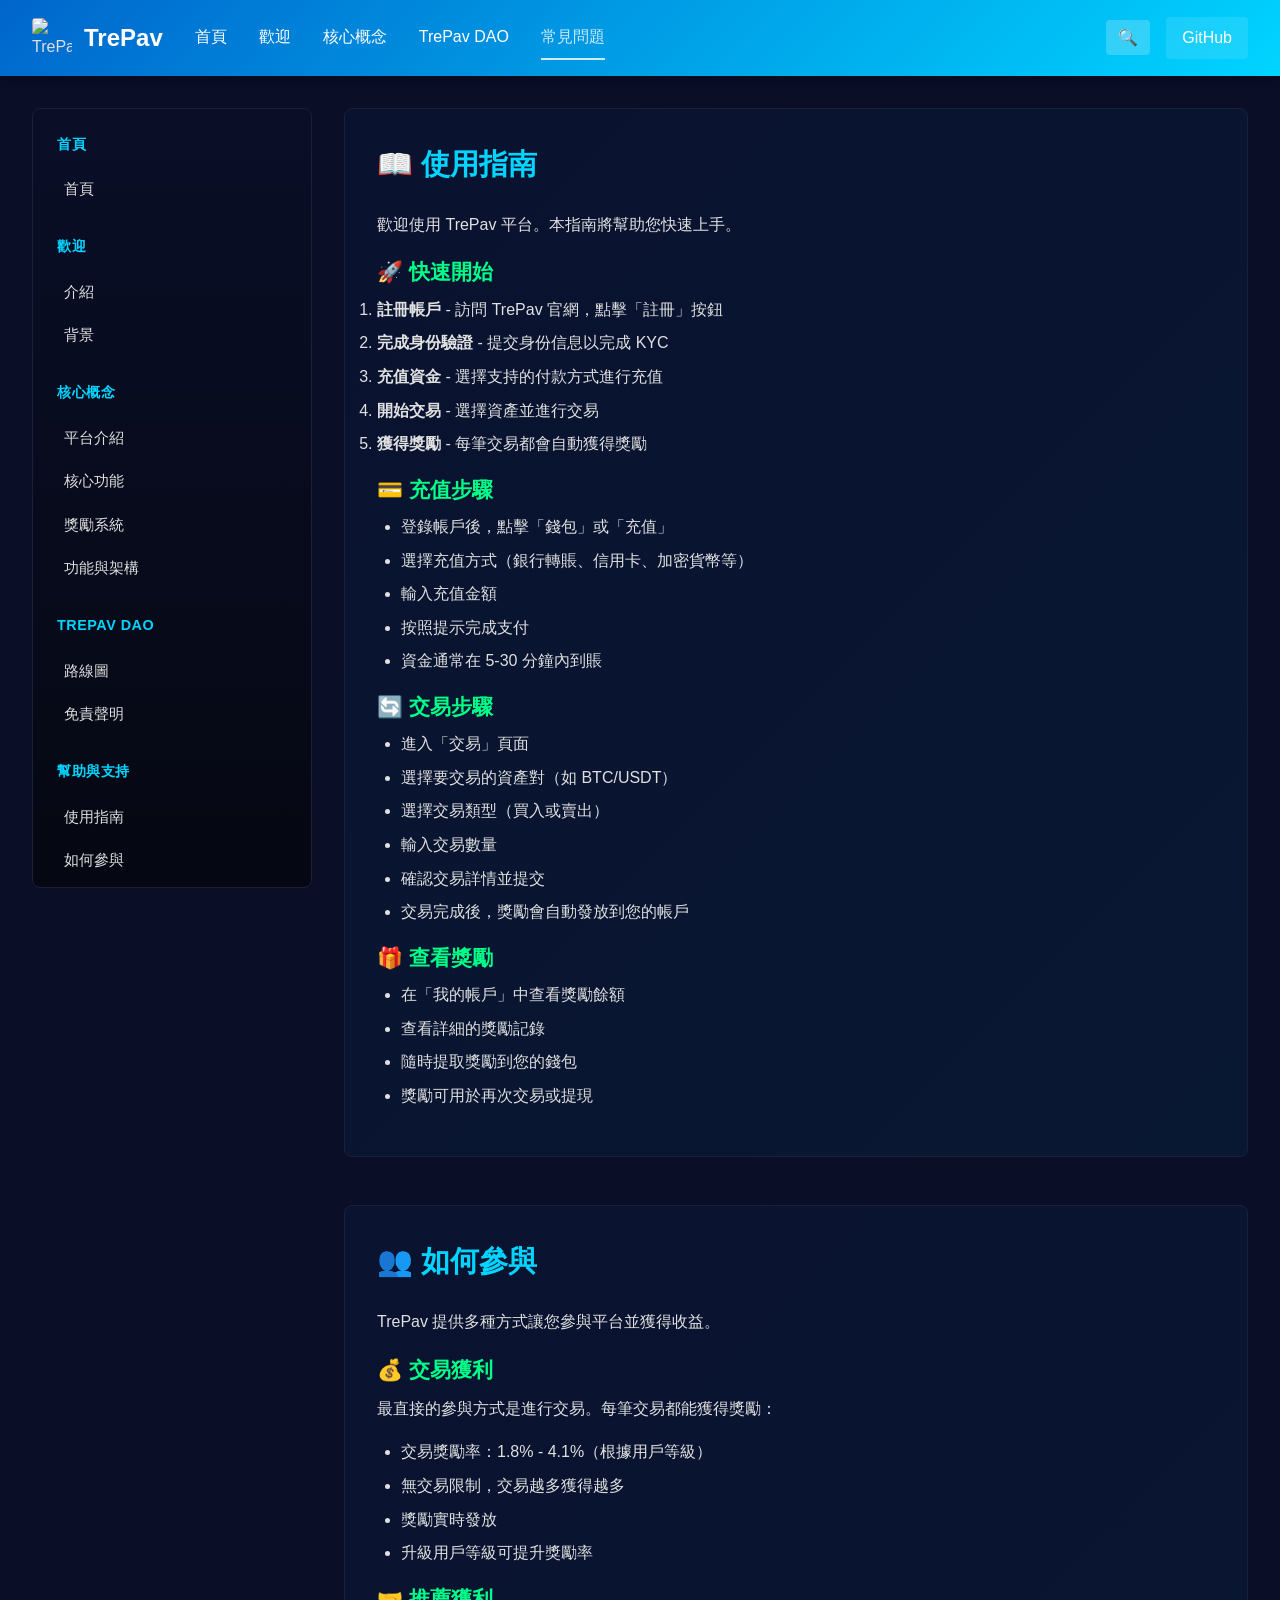
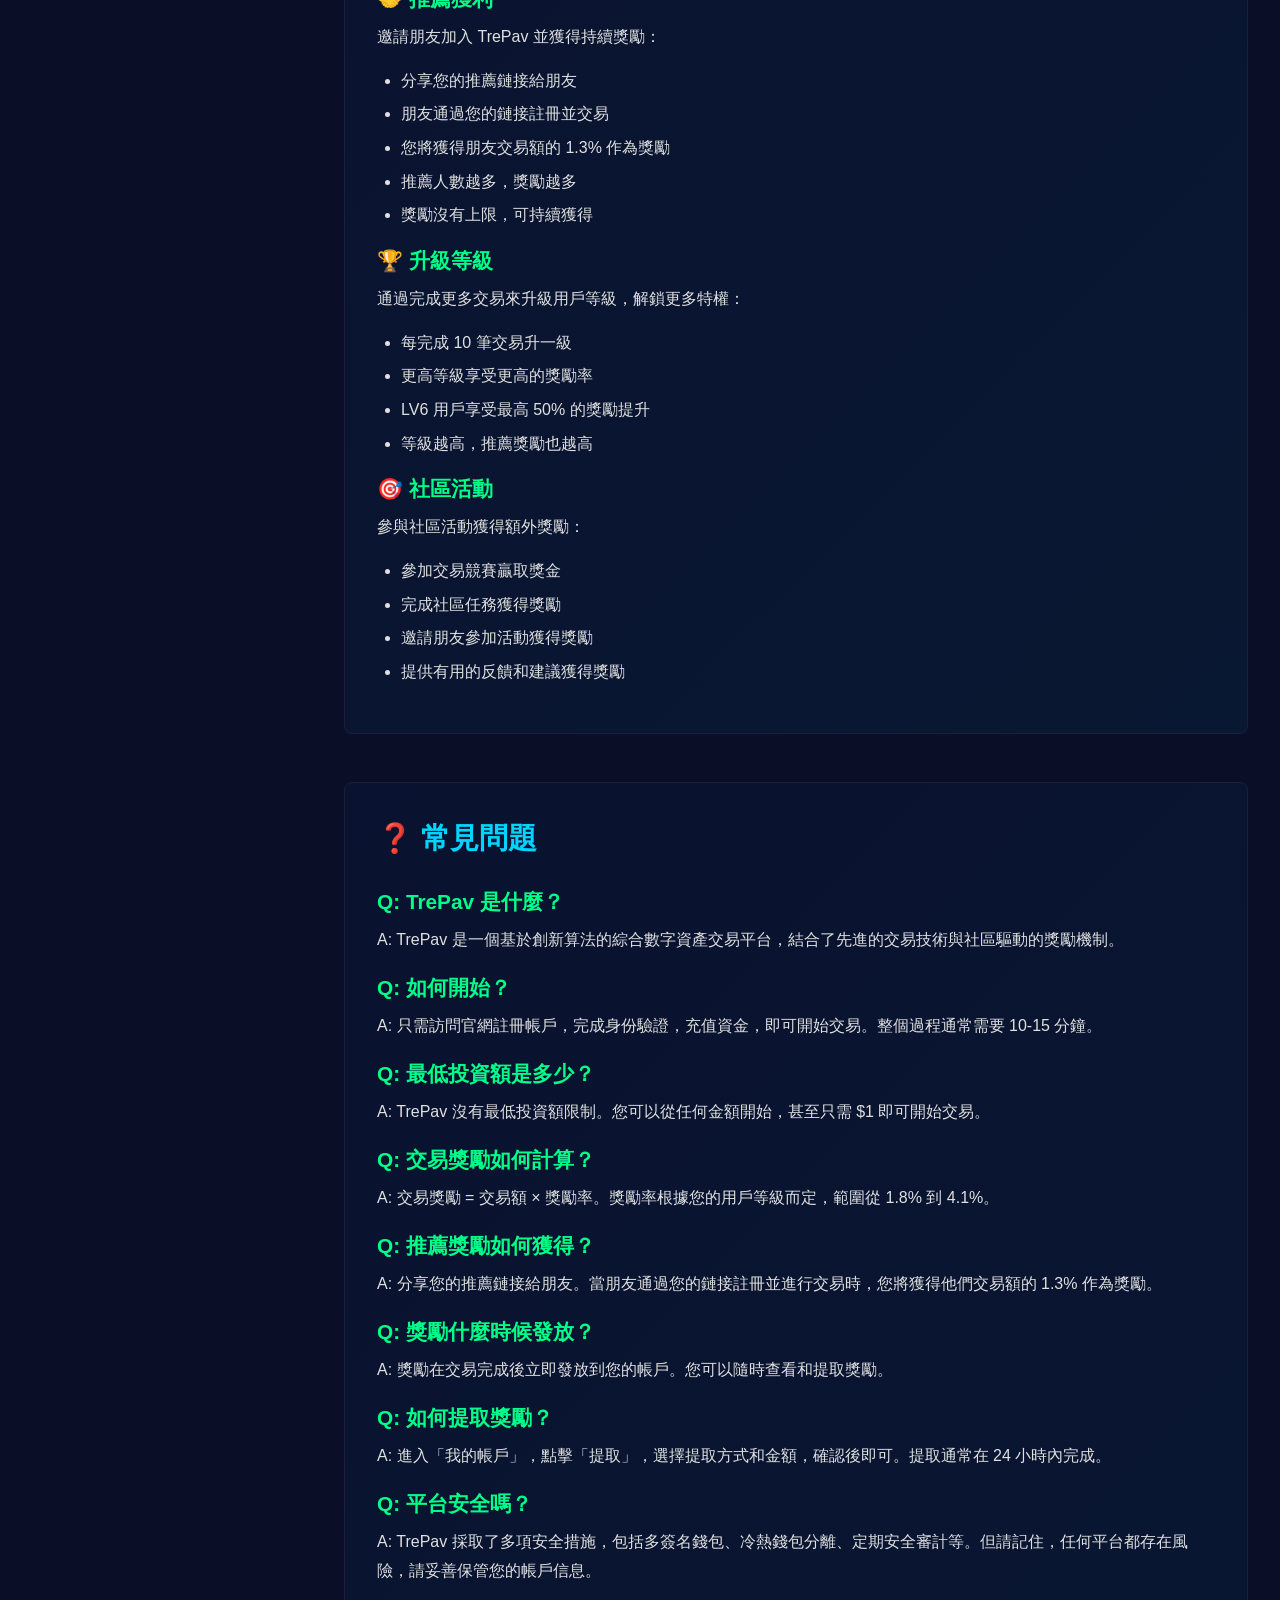
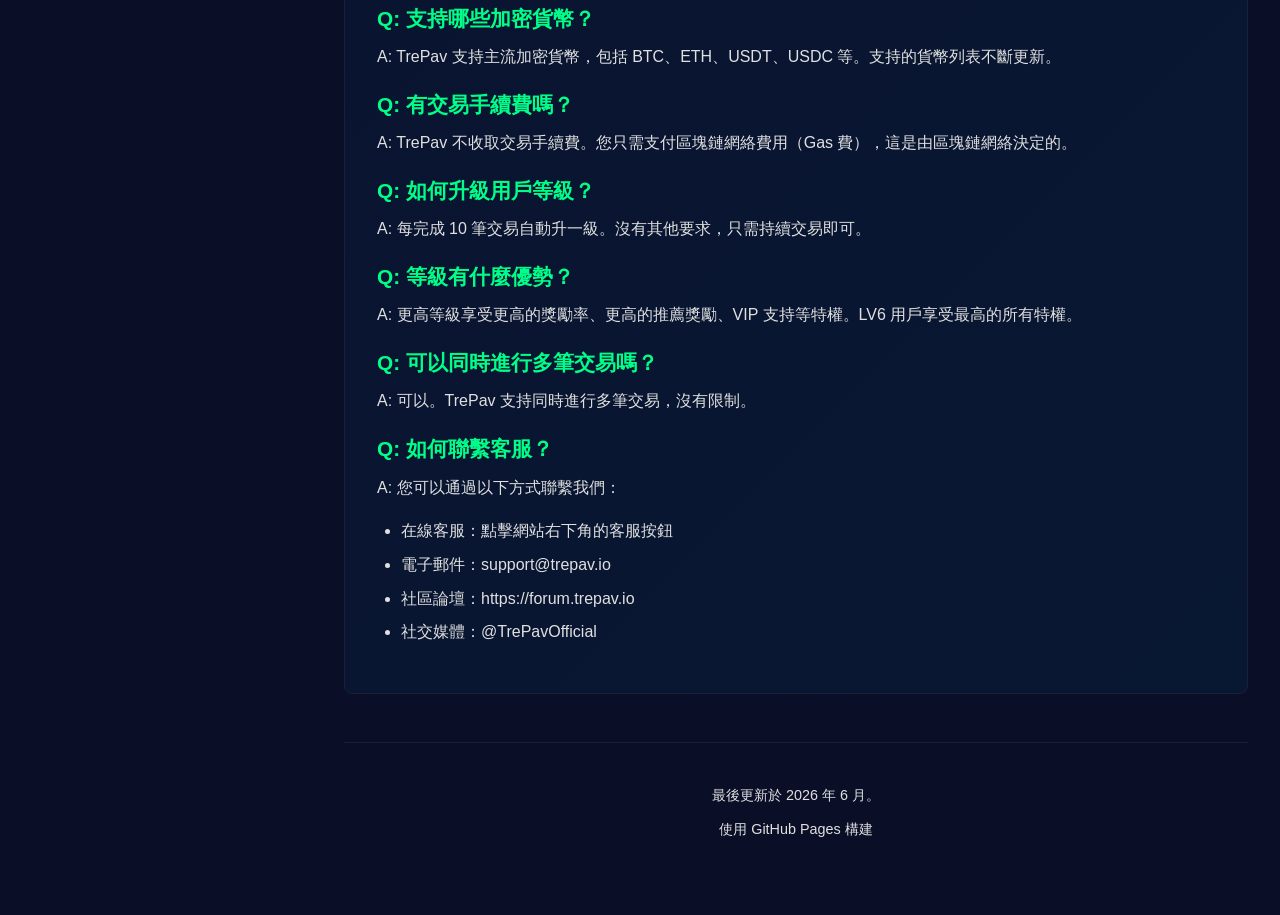
==== docs/faq.html @ 3d08dbc8 "Initial commit: TrePav Whitepaper website with sidebar navigation, dark theme, and comprehensive doc" ====
<!DOCTYPE html>
<html lang="zh-CN">
<head>
    <meta charset="UTF-8">
    <meta name="viewport" content="width=device-width, initial-scale=1.0">
    <title>常見問題 - TrePav Whitepaper</title>
    <link rel="stylesheet" href="../css/style.css">
    <link rel="stylesheet" href="../css/sidebar.css">
    <link rel="icon" type="image/png" href="/manus-storage/pasted_file_4dYqZR_image_0c5dbd98.png">
</head>
<body>
    <div class="container">
        <!-- 頂部導航欄 -->
        <header class="header">
            <div class="header-content">
                <div class="logo-section">
                    <img src="/manus-storage/pasted_file_4dYqZR_image_0c5dbd98.png" alt="TrePav Logo" class="logo">
                    <span class="brand-name">TrePav</span>
                </div>
                <nav class="top-nav">
                    <a href="../index.html" class="nav-link">首頁</a>
                    <a href="welcome.html" class="nav-link">歡迎</a>
                    <a href="core-concept.html" class="nav-link">核心概念</a>
                    <a href="trepav-dao.html" class="nav-link">TrePav DAO</a>
                    <a href="faq.html" class="nav-link active">常見問題</a>
                </nav>
                <div class="header-actions">
                    <button id="search-btn" class="search-btn">🔍</button>
                    <a href="https://github.com" target="_blank" class="github-link">GitHub</a>
                </div>
            </div>
        </header>

        <div class="main-wrapper">
            <!-- 側邊欄導航 -->
            <aside class="sidebar">
                <div class="sidebar-content">
                    <div class="sidebar-section">
                        <h3 class="sidebar-title">首頁</h3>
                        <ul class="sidebar-menu">
                            <li><a href="../index.html">首頁</a></li>
                        </ul>
                    </div>

                    <div class="sidebar-section">
                        <h3 class="sidebar-title">歡迎</h3>
                        <ul class="sidebar-menu">
                            <li><a href="welcome.html#introduction">介紹</a></li>
                            <li><a href="welcome.html#background">背景</a></li>
                        </ul>
                    </div>

                    <div class="sidebar-section">
                        <h3 class="sidebar-title">核心概念</h3>
                        <ul class="sidebar-menu">
                            <li><a href="core-concept.html#platform">平台介紹</a></li>
                            <li><a href="core-concept.html#functions">核心功能</a></li>
                            <li><a href="core-concept.html#rewards">獎勵系統</a></li>
                            <li><a href="core-concept.html#architecture">功能與架構</a></li>
                        </ul>
                    </div>

                    <div class="sidebar-section">
                        <h3 class="sidebar-title">TrePav DAO</h3>
                        <ul class="sidebar-menu">
                            <li><a href="trepav-dao.html#roadmap">路線圖</a></li>
                            <li><a href="trepav-dao.html#disclaimer">免責聲明</a></li>
                        </ul>
                    </div>

                    <div class="sidebar-section">
                        <h3 class="sidebar-title">幫助與支持</h3>
                        <ul class="sidebar-menu">
                            <li><a href="#how-to-use" class="active">使用指南</a></li>
                            <li><a href="#how-to-participate">如何參與</a></li>
                            <li><a href="#common-questions">常見問題</a></li>
                        </ul>
                    </div>
                </div>
            </aside>

            <!-- 主內容區域 -->
            <main class="content">
                <section id="how-to-use">
                    <h2>📖 使用指南</h2>
                    <p>歡迎使用 TrePav 平台。本指南將幫助您快速上手。</p>

                    <h3>🚀 快速開始</h3>
                    <ol>
                        <li><strong>註冊帳戶</strong> - 訪問 TrePav 官網，點擊「註冊」按鈕</li>
                        <li><strong>完成身份驗證</strong> - 提交身份信息以完成 KYC</li>
                        <li><strong>充值資金</strong> - 選擇支持的付款方式進行充值</li>
                        <li><strong>開始交易</strong> - 選擇資產並進行交易</li>
                        <li><strong>獲得獎勵</strong> - 每筆交易都會自動獲得獎勵</li>
                    </ol>

                    <h3>💳 充值步驟</h3>
                    <ul>
                        <li>登錄帳戶後，點擊「錢包」或「充值」</li>
                        <li>選擇充值方式（銀行轉賬、信用卡、加密貨幣等）</li>
                        <li>輸入充值金額</li>
                        <li>按照提示完成支付</li>
                        <li>資金通常在 5-30 分鐘內到賬</li>
                    </ul>

                    <h3>🔄 交易步驟</h3>
                    <ul>
                        <li>進入「交易」頁面</li>
                        <li>選擇要交易的資產對（如 BTC/USDT）</li>
                        <li>選擇交易類型（買入或賣出）</li>
                        <li>輸入交易數量</li>
                        <li>確認交易詳情並提交</li>
                        <li>交易完成後，獎勵會自動發放到您的帳戶</li>
                    </ul>

                    <h3>🎁 查看獎勵</h3>
                    <ul>
                        <li>在「我的帳戶」中查看獎勵餘額</li>
                        <li>查看詳細的獎勵記錄</li>
                        <li>隨時提取獎勵到您的錢包</li>
                        <li>獎勵可用於再次交易或提現</li>
                    </ul>
                </section>

                <section id="how-to-participate">
                    <h2>👥 如何參與</h2>
                    <p>TrePav 提供多種方式讓您參與平台並獲得收益。</p>

                    <h3>💰 交易獲利</h3>
                    <p>最直接的參與方式是進行交易。每筆交易都能獲得獎勵：</p>
                    <ul>
                        <li>交易獎勵率：1.8% - 4.1%（根據用戶等級）</li>
                        <li>無交易限制，交易越多獲得越多</li>
                        <li>獎勵實時發放</li>
                        <li>升級用戶等級可提升獎勵率</li>
                    </ul>

                    <h3>🤝 推薦獲利</h3>
                    <p>邀請朋友加入 TrePav 並獲得持續獎勵：</p>
                    <ul>
                        <li>分享您的推薦鏈接給朋友</li>
                        <li>朋友通過您的鏈接註冊並交易</li>
                        <li>您將獲得朋友交易額的 1.3% 作為獎勵</li>
                        <li>推薦人數越多，獎勵越多</li>
                        <li>獎勵沒有上限，可持續獲得</li>
                    </ul>

                    <h3>🏆 升級等級</h3>
                    <p>通過完成更多交易來升級用戶等級，解鎖更多特權：</p>
                    <ul>
                        <li>每完成 10 筆交易升一級</li>
                        <li>更高等級享受更高的獎勵率</li>
                        <li>LV6 用戶享受最高 50% 的獎勵提升</li>
                        <li>等級越高，推薦獎勵也越高</li>
                    </ul>

                    <h3>🎯 社區活動</h3>
                    <p>參與社區活動獲得額外獎勵：</p>
                    <ul>
                        <li>參加交易競賽贏取獎金</li>
                        <li>完成社區任務獲得獎勵</li>
                        <li>邀請朋友參加活動獲得獎勵</li>
                        <li>提供有用的反饋和建議獲得獎勵</li>
                    </ul>
                </section>

                <section id="common-questions">
                    <h2>❓ 常見問題</h2>

                    <h3>Q: TrePav 是什麼？</h3>
                    <p>A: TrePav 是一個基於創新算法的綜合數字資產交易平台，結合了先進的交易技術與社區驅動的獎勵機制。</p>

                    <h3>Q: 如何開始？</h3>
                    <p>A: 只需訪問官網註冊帳戶，完成身份驗證，充值資金，即可開始交易。整個過程通常需要 10-15 分鐘。</p>

                    <h3>Q: 最低投資額是多少？</h3>
                    <p>A: TrePav 沒有最低投資額限制。您可以從任何金額開始，甚至只需 $1 即可開始交易。</p>

                    <h3>Q: 交易獎勵如何計算？</h3>
                    <p>A: 交易獎勵 = 交易額 × 獎勵率。獎勵率根據您的用戶等級而定，範圍從 1.8% 到 4.1%。</p>

                    <h3>Q: 推薦獎勵如何獲得？</h3>
                    <p>A: 分享您的推薦鏈接給朋友。當朋友通過您的鏈接註冊並進行交易時，您將獲得他們交易額的 1.3% 作為獎勵。</p>

                    <h3>Q: 獎勵什麼時候發放？</h3>
                    <p>A: 獎勵在交易完成後立即發放到您的帳戶。您可以隨時查看和提取獎勵。</p>

                    <h3>Q: 如何提取獎勵？</h3>
                    <p>A: 進入「我的帳戶」，點擊「提取」，選擇提取方式和金額，確認後即可。提取通常在 24 小時內完成。</p>

                    <h3>Q: 平台安全嗎？</h3>
                    <p>A: TrePav 採取了多項安全措施，包括多簽名錢包、冷熱錢包分離、定期安全審計等。但請記住，任何平台都存在風險，請妥善保管您的帳戶信息。</p>

                    <h3>Q: 支持哪些加密貨幣？</h3>
                    <p>A: TrePav 支持主流加密貨幣，包括 BTC、ETH、USDT、USDC 等。支持的貨幣列表不斷更新。</p>

                    <h3>Q: 有交易手續費嗎？</h3>
                    <p>A: TrePav 不收取交易手續費。您只需支付區塊鏈網絡費用（Gas 費），這是由區塊鏈網絡決定的。</p>

                    <h3>Q: 如何升級用戶等級？</h3>
                    <p>A: 每完成 10 筆交易自動升一級。沒有其他要求，只需持續交易即可。</p>

                    <h3>Q: 等級有什麼優勢？</h3>
                    <p>A: 更高等級享受更高的獎勵率、更高的推薦獎勵、VIP 支持等特權。LV6 用戶享受最高的所有特權。</p>

                    <h3>Q: 可以同時進行多筆交易嗎？</h3>
                    <p>A: 可以。TrePav 支持同時進行多筆交易，沒有限制。</p>

                    <h3>Q: 如何聯繫客服？</h3>
                    <p>A: 您可以通過以下方式聯繫我們：</p>
                    <ul>
                        <li>在線客服：點擊網站右下角的客服按鈕</li>
                        <li>電子郵件：support@trepav.io</li>
                        <li>社區論壇：https://forum.trepav.io</li>
                        <li>社交媒體：@TrePavOfficial</li>
                    </ul>
                </section>

                <footer class="footer">
                    <p>最後更新於 2026 年 6 月。</p>
                    <p>使用 GitHub Pages 構建</p>
                </footer>
            </main>
        </div>
    </div>

    <script src="../js/main.js"></script>
</body>
</html>
---- css/style.css ----
/* TrePav Whitepaper - Main Stylesheet */

* {
    margin: 0;
    padding: 0;
    box-sizing: border-box;
}

:root {
    --primary-color: #0066cc;
    --secondary-color: #00d4ff;
    --dark-bg: #0a0e27;
    --darker-bg: #050812;
    --text-light: #e0e0e0;
    --text-lighter: #f0f0f0;
    --border-color: #1a1f3a;
    --accent-color: #00ff88;
    --warning-color: #ff6b6b;
}

html {
    scroll-behavior: smooth;
}

body {
    font-family: -apple-system, BlinkMacSystemFont, 'Segoe UI', Roboto, 'Helvetica Neue', Arial, sans-serif;
    background-color: var(--dark-bg);
    color: var(--text-light);
    line-height: 1.6;
    overflow-x: hidden;
}

/* Header */
.header {
    background: linear-gradient(135deg, #0066cc 0%, #00d4ff 100%);
    padding: 1rem 2rem;
    position: sticky;
    top: 0;
    z-index: 1000;
    box-shadow: 0 2px 10px rgba(0, 0, 0, 0.3);
}

.header-content {
    max-width: 1400px;
    margin: 0 auto;
    display: flex;
    justify-content: space-between;
    align-items: center;
    gap: 2rem;
}

.logo-section {
    display: flex;
    align-items: center;
    gap: 0.75rem;
    flex-shrink: 0;
}

.logo {
    width: 40px;
    height: 40px;
    border-radius: 4px;
}

.brand-name {
    font-size: 1.5rem;
    font-weight: bold;
    color: white;
}

.top-nav {
    display: flex;
    gap: 2rem;
    flex: 1;
}

.nav-link {
    color: white;
    text-decoration: none;
    font-weight: 500;
    transition: opacity 0.3s ease;
    padding: 0.5rem 0;
    border-bottom: 2px solid transparent;
}

.nav-link:hover,
.nav-link.active {
    opacity: 0.8;
    border-bottom-color: white;
}

.header-actions {
    display: flex;
    gap: 1rem;
    align-items: center;
}

.search-btn {
    background: rgba(255, 255, 255, 0.2);
    border: none;
    color: white;
    padding: 0.5rem 0.75rem;
    border-radius: 4px;
    cursor: pointer;
    font-size: 1rem;
    transition: background 0.3s ease;
}

.search-btn:hover {
    background: rgba(255, 255, 255, 0.3);
}

.github-link {
    color: white;
    text-decoration: none;
    font-weight: 500;
    padding: 0.5rem 1rem;
    border-radius: 4px;
    background: rgba(255, 255, 255, 0.1);
    transition: background 0.3s ease;
}

.github-link:hover {
    background: rgba(255, 255, 255, 0.2);
}

/* Main Layout */
.container {
    max-width: 1400px;
    margin: 0 auto;
}

.main-wrapper {
    display: flex;
    gap: 2rem;
    padding: 2rem;
    min-height: calc(100vh - 80px);
}

/* Content Area */
.content {
    flex: 1;
    min-width: 0;
}

.content section {
    margin-bottom: 3rem;
    padding: 2rem;
    background: linear-gradient(135deg, rgba(0, 102, 204, 0.05) 0%, rgba(0, 212, 255, 0.05) 100%);
    border: 1px solid var(--border-color);
    border-radius: 8px;
}

.content h2 {
    font-size: 1.8rem;
    margin-bottom: 1.5rem;
    color: var(--secondary-color);
}

.content h3 {
    font-size: 1.3rem;
    margin: 1rem 0 0.5rem 0;
    color: var(--accent-color);
}

.content p {
    margin-bottom: 1rem;
    line-height: 1.8;
}

.content ul {
    margin-left: 1.5rem;
    margin-bottom: 1rem;
}

.content li {
    margin-bottom: 0.5rem;
}

.content a {
    color: var(--secondary-color);
    text-decoration: none;
    transition: color 0.3s ease;
}

.content a:hover {
    color: var(--accent-color);
    text-decoration: underline;
}

/* Hero Section */
.hero {
    display: grid;
    grid-template-columns: 1fr 1fr;
    gap: 2rem;
    align-items: center;
    background: linear-gradient(135deg, rgba(0, 102, 204, 0.1) 0%, rgba(0, 212, 255, 0.1) 100%);
}

.hero-text h1 {
    font-size: 2.2rem;
    margin-bottom: 1rem;
    color: var(--secondary-color);
}

.hero-image img {
    width: 100%;
    border-radius: 8px;
    box-shadow: 0 8px 32px rgba(0, 212, 255, 0.2);
}

/* Quick Navigation */
.quick-nav {
    background: linear-gradient(135deg, rgba(0, 102, 204, 0.05) 0%, rgba(0, 212, 255, 0.05) 100%);
}

.nav-grid {
    display: grid;
    grid-template-columns: repeat(auto-fit, minmax(250px, 1fr));
    gap: 1.5rem;
}

.nav-card {
    background: rgba(0, 102, 204, 0.1);
    padding: 1.5rem;
    border-radius: 8px;
    border: 1px solid var(--border-color);
    transition: transform 0.3s ease, box-shadow 0.3s ease;
}

.nav-card:hover {
    transform: translateY(-4px);
    box-shadow: 0 8px 24px rgba(0, 212, 255, 0.15);
}

.nav-card h3 {
    margin-top: 0;
    color: var(--secondary-color);
}

.nav-card ul {
    list-style: none;
    margin-left: 0;
}

.nav-card li {
    margin-bottom: 0.75rem;
}

.nav-card a {
    color: var(--secondary-color);
    text-decoration: none;
    transition: color 0.3s ease;
}

.nav-card a:hover {
    color: var(--accent-color);
}

/* Features Table */
.features-table {
    width: 100%;
    border-collapse: collapse;
    margin-top: 1rem;
}

.features-table thead {
    background: rgba(0, 102, 204, 0.2);
}

.features-table th {
    padding: 1rem;
    text-align: left;
    color: var(--secondary-color);
    font-weight: 600;
    border-bottom: 2px solid var(--border-color);
}

.features-table td {
    padding: 1rem;
    border-bottom: 1px solid var(--border-color);
}

.features-table tbody tr:hover {
    background: rgba(0, 212, 255, 0.05);
}

/* Comparison */
.comparison {
    display: grid;
    grid-template-columns: 1fr 1fr;
    gap: 2rem;
    margin-top: 1.5rem;
}

.comparison-item {
    background: rgba(0, 102, 204, 0.1);
    padding: 1.5rem;
    border-radius: 8px;
    border: 1px solid var(--border-color);
}

.comparison-item h3 {
    margin-top: 0;
    color: var(--secondary-color);
    margin-bottom: 1rem;
}

.comparison-item ul {
    list-style: none;
    margin-left: 0;
}

.comparison-item li {
    margin-bottom: 0.75rem;
    padding-left: 1.5rem;
    position: relative;
}

.comparison-item li:before {
    content: "•";
    position: absolute;
    left: 0;
    color: var(--accent-color);
}

/* Statistics */
.statistics {
    background: linear-gradient(135deg, rgba(0, 102, 204, 0.1) 0%, rgba(0, 212, 255, 0.1) 100%);
}

.stats-grid {
    display: grid;
    grid-template-columns: repeat(auto-fit, minmax(200px, 1fr));
    gap: 1.5rem;
    margin-top: 1.5rem;
}

.stat-card {
    background: rgba(0, 102, 204, 0.15);
    padding: 2rem;
    border-radius: 8px;
    border: 1px solid var(--border-color);
    text-align: center;
    transition: transform 0.3s ease;
}

.stat-card:hover {
    transform: scale(1.05);
}

.stat-value {
    font-size: 2rem;
    font-weight: bold;
    color: var(--secondary-color);
    margin-bottom: 0.5rem;
}

.stat-label {
    color: var(--text-light);
    font-size: 0.95rem;
}

/* Footer */
.footer {
    text-align: center;
    padding: 2rem;
    border-top: 1px solid var(--border-color);
    color: var(--text-light);
    font-size: 0.9rem;
}

.footer p {
    margin: 0.5rem 0;
}

/* Responsive */
@media (max-width: 768px) {
    .header-content {
        flex-direction: column;
        gap: 1rem;
    }

    .top-nav {
        flex-direction: column;
        gap: 0.5rem;
        width: 100%;
    }

    .main-wrapper {
        flex-direction: column;
        gap: 1rem;
        padding: 1rem;
    }

    .hero {
        grid-template-columns: 1fr;
    }

    .comparison {
        grid-template-columns: 1fr;
    }

    .content section {
        padding: 1.5rem;
    }

    .content h2 {
        font-size: 1.5rem;
    }

    .nav-grid {
        grid-template-columns: 1fr;
    }
}
---- css/sidebar.css ----
/* Sidebar Navigation */

.sidebar {
    width: 280px;
    background: linear-gradient(180deg, #0a0e27 0%, #050812 100%);
    border: 1px solid var(--border-color);
    border-radius: 8px;
    padding: 1.5rem 0;
    height: fit-content;
    position: sticky;
    top: 100px;
    overflow-y: auto;
    max-height: calc(100vh - 120px);
}

.sidebar-content {
    padding: 0 1rem;
}

.sidebar-section {
    margin-bottom: 1.5rem;
}

.sidebar-title {
    font-size: 0.9rem;
    font-weight: 600;
    color: var(--secondary-color);
    text-transform: uppercase;
    letter-spacing: 0.5px;
    margin-bottom: 0.75rem;
    padding: 0 0.5rem;
}

.sidebar-menu {
    list-style: none;
    margin: 0;
    padding: 0;
}

.sidebar-menu li {
    margin: 0;
}

.sidebar-menu a {
    display: block;
    padding: 0.6rem 0.75rem;
    color: var(--text-light);
    text-decoration: none;
    border-radius: 4px;
    transition: all 0.3s ease;
    font-size: 0.95rem;
    border-left: 3px solid transparent;
}

.sidebar-menu a:hover {
    background: rgba(0, 212, 255, 0.1);
    color: var(--secondary-color);
    border-left-color: var(--secondary-color);
    padding-left: 1rem;
}

.sidebar-menu a.active {
    background: rgba(0, 212, 255, 0.15);
    color: var(--secondary-color);
    border-left-color: var(--secondary-color);
    font-weight: 500;
}

/* Scrollbar styling */
.sidebar::-webkit-scrollbar {
    width: 6px;
}

.sidebar::-webkit-scrollbar-track {
    background: rgba(0, 102, 204, 0.05);
    border-radius: 10px;
}

.sidebar::-webkit-scrollbar-thumb {
    background: rgba(0, 212, 255, 0.3);
    border-radius: 10px;
}

.sidebar::-webkit-scrollbar-thumb:hover {
    background: rgba(0, 212, 255, 0.5);
}

/* Mobile Sidebar */
@media (max-width: 768px) {
    .sidebar {
        position: fixed;
        left: -280px;
        top: 80px;
        height: calc(100vh - 80px);
        z-index: 999;
        transition: left 0.3s ease;
        border-radius: 0;
        max-height: none;
        box-shadow: 2px 0 10px rgba(0, 0, 0, 0.5);
    }

    .sidebar.open {
        left: 0;
    }

    .sidebar-toggle {
        display: block;
    }
}

@media (max-width: 768px) {
    .sidebar {
        width: 100%;
        position: static;
        border: none;
        border-top: 1px solid var(--border-color);
        border-radius: 0;
        padding: 1rem;
        margin-bottom: 2rem;
        max-height: none;
        display: none;
    }

    .sidebar.mobile-open {
        display: block;
    }
}
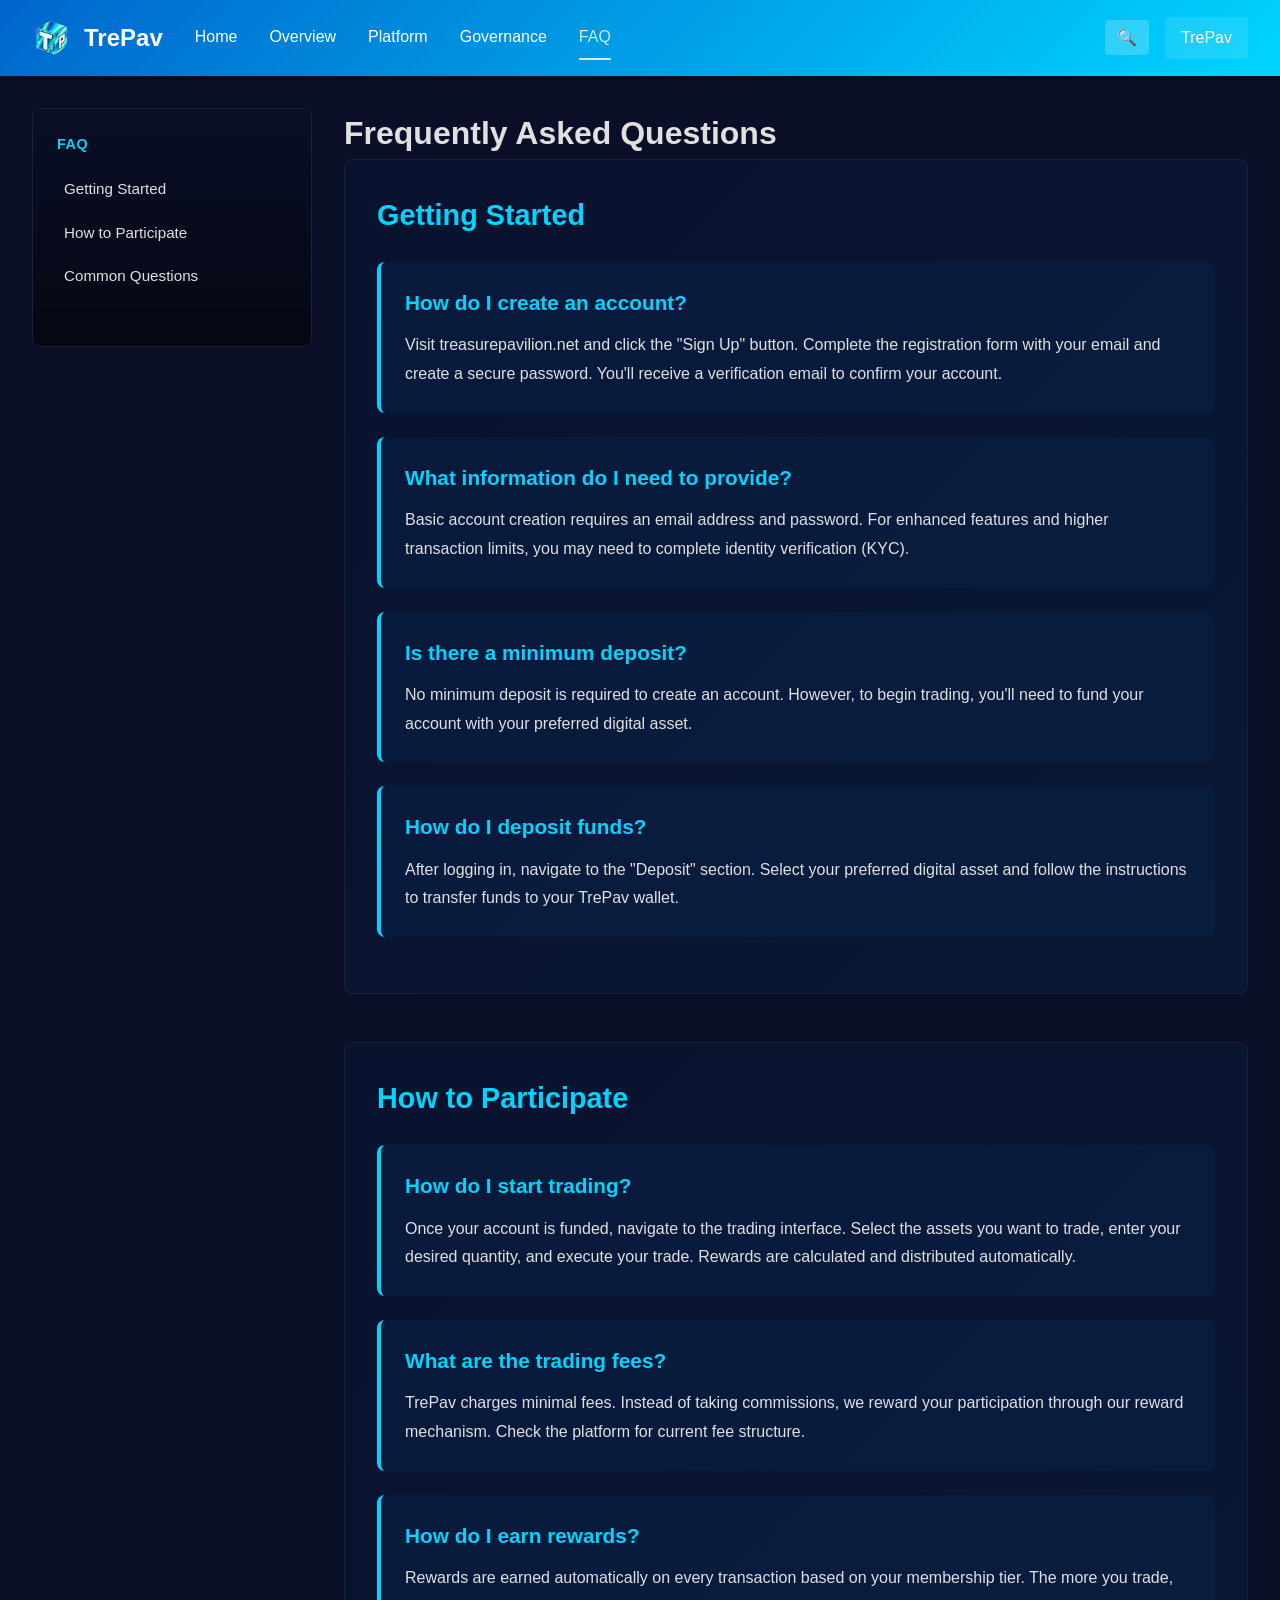
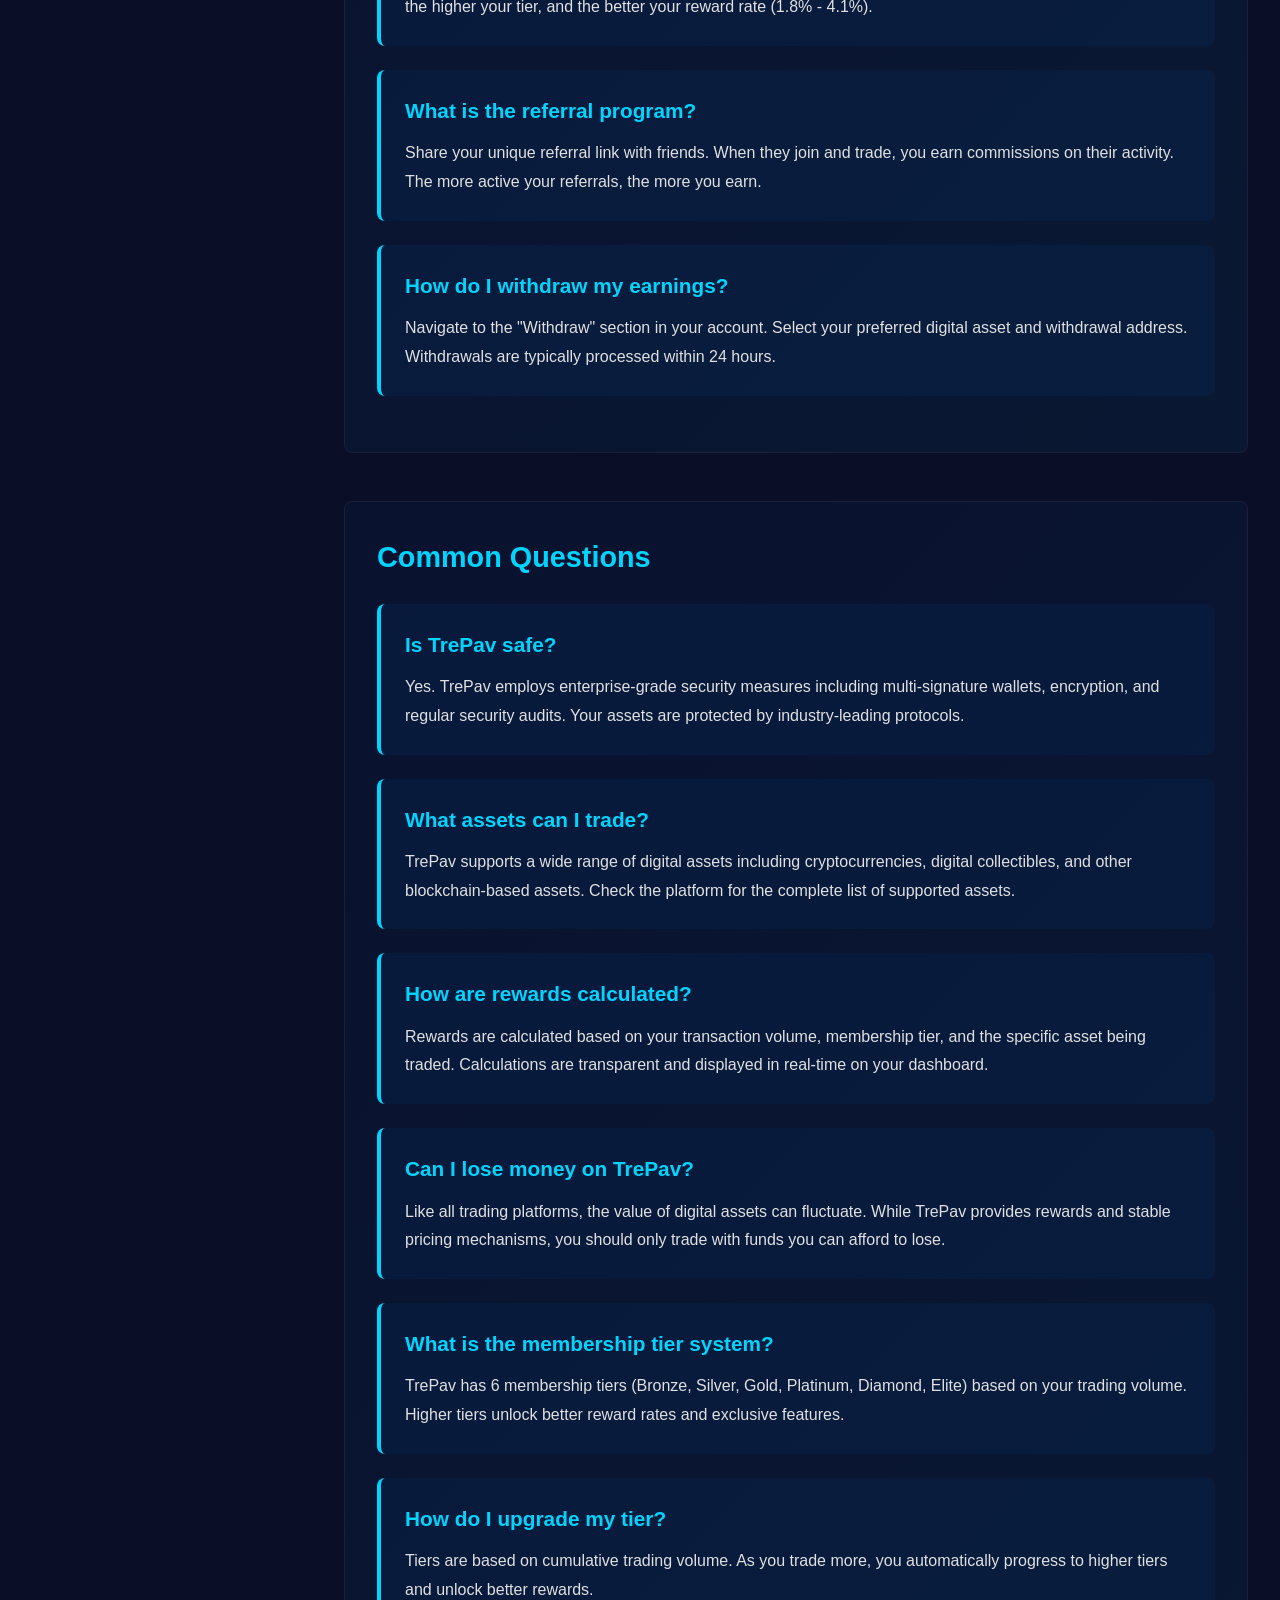
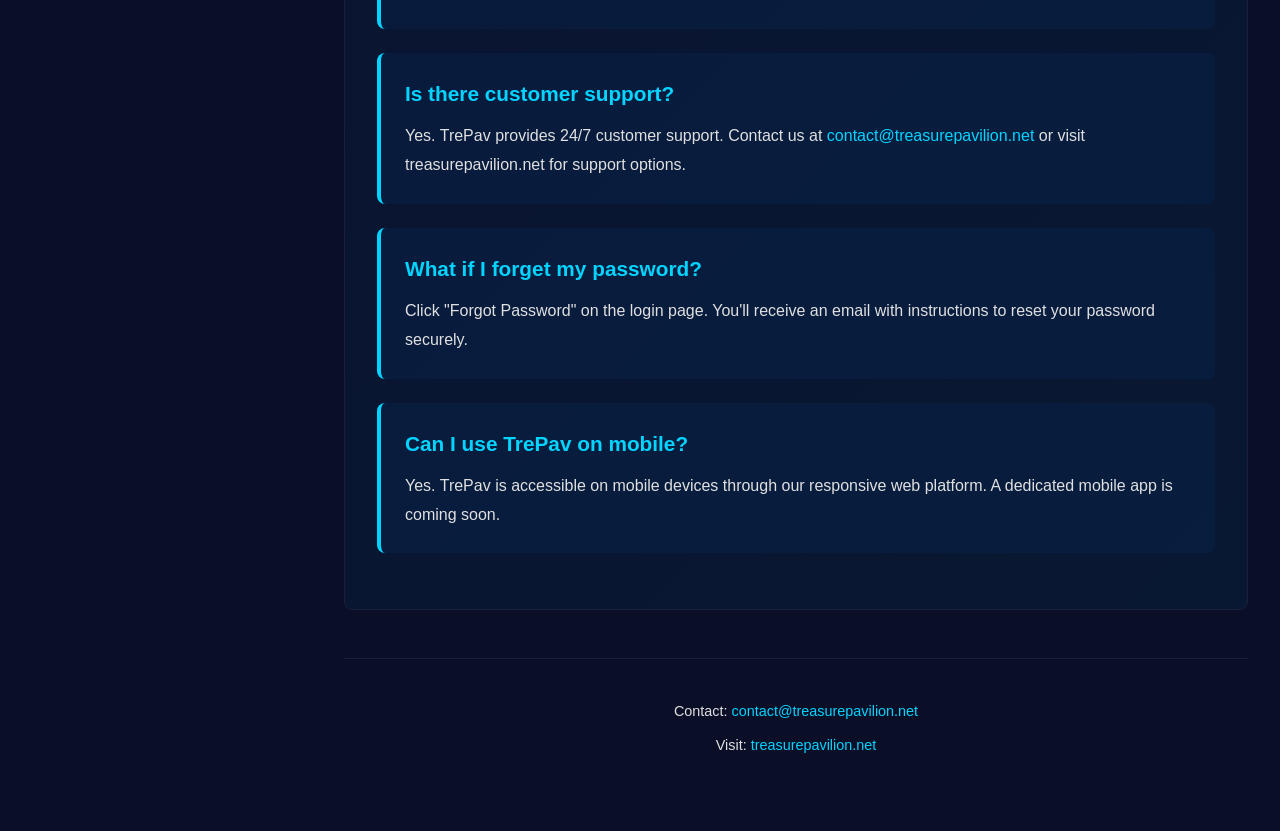
==== commit 1962ec8a: "Initial commit: TrePav Whitepaper English version with new branding" ====
--- a/docs/faq.html
+++ b/docs/faq.html
@@ -1,224 +1,157 @@
 <!DOCTYPE html>
-<html lang="zh-CN">
+<html lang="en">
 <head>
     <meta charset="UTF-8">
     <meta name="viewport" content="width=device-width, initial-scale=1.0">
-    <title>常見問題 - TrePav Whitepaper</title>
+    <title>FAQ - TrePav Whitepaper</title>
+    <link rel="icon" type="image/png" href="../assets/logo.png">
     <link rel="stylesheet" href="../css/style.css">
     <link rel="stylesheet" href="../css/sidebar.css">
-    <link rel="icon" type="image/png" href="/manus-storage/pasted_file_4dYqZR_image_0c5dbd98.png">
 </head>
 <body>
     <div class="container">
-        <!-- 頂部導航欄 -->
         <header class="header">
             <div class="header-content">
                 <div class="logo-section">
-                    <img src="/manus-storage/pasted_file_4dYqZR_image_0c5dbd98.png" alt="TrePav Logo" class="logo">
+                    <img src="../assets/logo.png" alt="TrePav Logo" class="logo">
                     <span class="brand-name">TrePav</span>
                 </div>
                 <nav class="top-nav">
-                    <a href="../index.html" class="nav-link">首頁</a>
-                    <a href="welcome.html" class="nav-link">歡迎</a>
-                    <a href="core-concept.html" class="nav-link">核心概念</a>
-                    <a href="trepav-dao.html" class="nav-link">TrePav DAO</a>
-                    <a href="faq.html" class="nav-link active">常見問題</a>
+                    <a href="../index.html" class="nav-link">Home</a>
+                    <a href="overview.html" class="nav-link">Overview</a>
+                    <a href="platform.html" class="nav-link">Platform</a>
+                    <a href="governance.html" class="nav-link">Governance</a>
+                    <a href="faq.html" class="nav-link active">FAQ</a>
                 </nav>
                 <div class="header-actions">
                     <button id="search-btn" class="search-btn">🔍</button>
-                    <a href="https://github.com" target="_blank" class="github-link">GitHub</a>
+                    <a href="https://treasurepavilion.net/#/" target="_blank" class="trepav-link">TrePav</a>
                 </div>
             </div>
         </header>
 
         <div class="main-wrapper">
-            <!-- 側邊欄導航 -->
             <aside class="sidebar">
                 <div class="sidebar-content">
                     <div class="sidebar-section">
-                        <h3 class="sidebar-title">首頁</h3>
+                        <h3 class="sidebar-title">FAQ</h3>
                         <ul class="sidebar-menu">
-                            <li><a href="../index.html">首頁</a></li>
-                        </ul>
-                    </div>
-
-                    <div class="sidebar-section">
-                        <h3 class="sidebar-title">歡迎</h3>
-                        <ul class="sidebar-menu">
-                            <li><a href="welcome.html#introduction">介紹</a></li>
-                            <li><a href="welcome.html#background">背景</a></li>
-                        </ul>
-                    </div>
-
-                    <div class="sidebar-section">
-                        <h3 class="sidebar-title">核心概念</h3>
-                        <ul class="sidebar-menu">
-                            <li><a href="core-concept.html#platform">平台介紹</a></li>
-                            <li><a href="core-concept.html#functions">核心功能</a></li>
-                            <li><a href="core-concept.html#rewards">獎勵系統</a></li>
-                            <li><a href="core-concept.html#architecture">功能與架構</a></li>
-                        </ul>
-                    </div>
-
-                    <div class="sidebar-section">
-                        <h3 class="sidebar-title">TrePav DAO</h3>
-                        <ul class="sidebar-menu">
-                            <li><a href="trepav-dao.html#roadmap">路線圖</a></li>
-                            <li><a href="trepav-dao.html#disclaimer">免責聲明</a></li>
-                        </ul>
-                    </div>
-
-                    <div class="sidebar-section">
-                        <h3 class="sidebar-title">幫助與支持</h3>
-                        <ul class="sidebar-menu">
-                            <li><a href="#how-to-use" class="active">使用指南</a></li>
-                            <li><a href="#how-to-participate">如何參與</a></li>
-                            <li><a href="#common-questions">常見問題</a></li>
+                            <li><a href="#getting-started">Getting Started</a></li>
+                            <li><a href="#how-to-participate">How to Participate</a></li>
+                            <li><a href="#common-questions">Common Questions</a></li>
                         </ul>
                     </div>
                 </div>
             </aside>
 
-            <!-- 主內容區域 -->
             <main class="content">
-                <section id="how-to-use">
-                    <h2>📖 使用指南</h2>
-                    <p>歡迎使用 TrePav 平台。本指南將幫助您快速上手。</p>
+                <h1>Frequently Asked Questions</h1>
 
-                    <h3>🚀 快速開始</h3>
-                    <ol>
-                        <li><strong>註冊帳戶</strong> - 訪問 TrePav 官網，點擊「註冊」按鈕</li>
-                        <li><strong>完成身份驗證</strong> - 提交身份信息以完成 KYC</li>
-                        <li><strong>充值資金</strong> - 選擇支持的付款方式進行充值</li>
-                        <li><strong>開始交易</strong> - 選擇資產並進行交易</li>
-                        <li><strong>獲得獎勵</strong> - 每筆交易都會自動獲得獎勵</li>
-                    </ol>
+                <section id="getting-started">
+                    <h2>Getting Started</h2>
+                    
+                    <div class="faq-item">
+                        <h3>How do I create an account?</h3>
+                        <p>Visit treasurepavilion.net and click the "Sign Up" button. Complete the registration form with your email and create a secure password. You'll receive a verification email to confirm your account.</p>
+                    </div>
 
-                    <h3>💳 充值步驟</h3>
-                    <ul>
-                        <li>登錄帳戶後，點擊「錢包」或「充值」</li>
-                        <li>選擇充值方式（銀行轉賬、信用卡、加密貨幣等）</li>
-                        <li>輸入充值金額</li>
-                        <li>按照提示完成支付</li>
-                        <li>資金通常在 5-30 分鐘內到賬</li>
-                    </ul>
+                    <div class="faq-item">
+                        <h3>What information do I need to provide?</h3>
+                        <p>Basic account creation requires an email address and password. For enhanced features and higher transaction limits, you may need to complete identity verification (KYC).</p>
+                    </div>
 
-                    <h3>🔄 交易步驟</h3>
-                    <ul>
-                        <li>進入「交易」頁面</li>
-                        <li>選擇要交易的資產對（如 BTC/USDT）</li>
-                        <li>選擇交易類型（買入或賣出）</li>
-                        <li>輸入交易數量</li>
-                        <li>確認交易詳情並提交</li>
-                        <li>交易完成後，獎勵會自動發放到您的帳戶</li>
-                    </ul>
+                    <div class="faq-item">
+                        <h3>Is there a minimum deposit?</h3>
+                        <p>No minimum deposit is required to create an account. However, to begin trading, you'll need to fund your account with your preferred digital asset.</p>
+                    </div>
 
-                    <h3>🎁 查看獎勵</h3>
-                    <ul>
-                        <li>在「我的帳戶」中查看獎勵餘額</li>
-                        <li>查看詳細的獎勵記錄</li>
-                        <li>隨時提取獎勵到您的錢包</li>
-                        <li>獎勵可用於再次交易或提現</li>
-                    </ul>
+                    <div class="faq-item">
+                        <h3>How do I deposit funds?</h3>
+                        <p>After logging in, navigate to the "Deposit" section. Select your preferred digital asset and follow the instructions to transfer funds to your TrePav wallet.</p>
+                    </div>
                 </section>
 
                 <section id="how-to-participate">
-                    <h2>👥 如何參與</h2>
-                    <p>TrePav 提供多種方式讓您參與平台並獲得收益。</p>
+                    <h2>How to Participate</h2>
+                    
+                    <div class="faq-item">
+                        <h3>How do I start trading?</h3>
+                        <p>Once your account is funded, navigate to the trading interface. Select the assets you want to trade, enter your desired quantity, and execute your trade. Rewards are calculated and distributed automatically.</p>
+                    </div>
 
-                    <h3>💰 交易獲利</h3>
-                    <p>最直接的參與方式是進行交易。每筆交易都能獲得獎勵：</p>
-                    <ul>
-                        <li>交易獎勵率：1.8% - 4.1%（根據用戶等級）</li>
-                        <li>無交易限制，交易越多獲得越多</li>
-                        <li>獎勵實時發放</li>
-                        <li>升級用戶等級可提升獎勵率</li>
-                    </ul>
+                    <div class="faq-item">
+                        <h3>What are the trading fees?</h3>
+                        <p>TrePav charges minimal fees. Instead of taking commissions, we reward your participation through our reward mechanism. Check the platform for current fee structure.</p>
+                    </div>
 
-                    <h3>🤝 推薦獲利</h3>
-                    <p>邀請朋友加入 TrePav 並獲得持續獎勵：</p>
-                    <ul>
-                        <li>分享您的推薦鏈接給朋友</li>
-                        <li>朋友通過您的鏈接註冊並交易</li>
-                        <li>您將獲得朋友交易額的 1.3% 作為獎勵</li>
-                        <li>推薦人數越多，獎勵越多</li>
-                        <li>獎勵沒有上限，可持續獲得</li>
-                    </ul>
+                    <div class="faq-item">
+                        <h3>How do I earn rewards?</h3>
+                        <p>Rewards are earned automatically on every transaction based on your membership tier. The more you trade, the higher your tier, and the better your reward rate (1.8% - 4.1%).</p>
+                    </div>
 
-                    <h3>🏆 升級等級</h3>
-                    <p>通過完成更多交易來升級用戶等級，解鎖更多特權：</p>
-                    <ul>
-                        <li>每完成 10 筆交易升一級</li>
-                        <li>更高等級享受更高的獎勵率</li>
-                        <li>LV6 用戶享受最高 50% 的獎勵提升</li>
-                        <li>等級越高，推薦獎勵也越高</li>
-                    </ul>
+                    <div class="faq-item">
+                        <h3>What is the referral program?</h3>
+                        <p>Share your unique referral link with friends. When they join and trade, you earn commissions on their activity. The more active your referrals, the more you earn.</p>
+                    </div>
 
-                    <h3>🎯 社區活動</h3>
-                    <p>參與社區活動獲得額外獎勵：</p>
-                    <ul>
-                        <li>參加交易競賽贏取獎金</li>
-                        <li>完成社區任務獲得獎勵</li>
-                        <li>邀請朋友參加活動獲得獎勵</li>
-                        <li>提供有用的反饋和建議獲得獎勵</li>
-                    </ul>
+                    <div class="faq-item">
+                        <h3>How do I withdraw my earnings?</h3>
+                        <p>Navigate to the "Withdraw" section in your account. Select your preferred digital asset and withdrawal address. Withdrawals are typically processed within 24 hours.</p>
+                    </div>
                 </section>
 
                 <section id="common-questions">
-                    <h2>❓ 常見問題</h2>
+                    <h2>Common Questions</h2>
+                    
+                    <div class="faq-item">
+                        <h3>Is TrePav safe?</h3>
+                        <p>Yes. TrePav employs enterprise-grade security measures including multi-signature wallets, encryption, and regular security audits. Your assets are protected by industry-leading protocols.</p>
+                    </div>
 
-                    <h3>Q: TrePav 是什麼？</h3>
-                    <p>A: TrePav 是一個基於創新算法的綜合數字資產交易平台，結合了先進的交易技術與社區驅動的獎勵機制。</p>
+                    <div class="faq-item">
+                        <h3>What assets can I trade?</h3>
+                        <p>TrePav supports a wide range of digital assets including cryptocurrencies, digital collectibles, and other blockchain-based assets. Check the platform for the complete list of supported assets.</p>
+                    </div>
 
-                    <h3>Q: 如何開始？</h3>
-                    <p>A: 只需訪問官網註冊帳戶，完成身份驗證，充值資金，即可開始交易。整個過程通常需要 10-15 分鐘。</p>
+                    <div class="faq-item">
+                        <h3>How are rewards calculated?</h3>
+                        <p>Rewards are calculated based on your transaction volume, membership tier, and the specific asset being traded. Calculations are transparent and displayed in real-time on your dashboard.</p>
+                    </div>
 
-                    <h3>Q: 最低投資額是多少？</h3>
-                    <p>A: TrePav 沒有最低投資額限制。您可以從任何金額開始，甚至只需 $1 即可開始交易。</p>
+                    <div class="faq-item">
+                        <h3>Can I lose money on TrePav?</h3>
+                        <p>Like all trading platforms, the value of digital assets can fluctuate. While TrePav provides rewards and stable pricing mechanisms, you should only trade with funds you can afford to lose.</p>
+                    </div>
 
-                    <h3>Q: 交易獎勵如何計算？</h3>
-                    <p>A: 交易獎勵 = 交易額 × 獎勵率。獎勵率根據您的用戶等級而定，範圍從 1.8% 到 4.1%。</p>
+                    <div class="faq-item">
+                        <h3>What is the membership tier system?</h3>
+                        <p>TrePav has 6 membership tiers (Bronze, Silver, Gold, Platinum, Diamond, Elite) based on your trading volume. Higher tiers unlock better reward rates and exclusive features.</p>
+                    </div>
 
-                    <h3>Q: 推薦獎勵如何獲得？</h3>
-                    <p>A: 分享您的推薦鏈接給朋友。當朋友通過您的鏈接註冊並進行交易時，您將獲得他們交易額的 1.3% 作為獎勵。</p>
+                    <div class="faq-item">
+                        <h3>How do I upgrade my tier?</h3>
+                        <p>Tiers are based on cumulative trading volume. As you trade more, you automatically progress to higher tiers and unlock better rewards.</p>
+                    </div>
 
-                    <h3>Q: 獎勵什麼時候發放？</h3>
-                    <p>A: 獎勵在交易完成後立即發放到您的帳戶。您可以隨時查看和提取獎勵。</p>
+                    <div class="faq-item">
+                        <h3>Is there customer support?</h3>
+                        <p>Yes. TrePav provides 24/7 customer support. Contact us at <a href="mailto:contact@treasurepavilion.net">contact@treasurepavilion.net</a> or visit treasurepavilion.net for support options.</p>
+                    </div>
 
-                    <h3>Q: 如何提取獎勵？</h3>
-                    <p>A: 進入「我的帳戶」，點擊「提取」，選擇提取方式和金額，確認後即可。提取通常在 24 小時內完成。</p>
+                    <div class="faq-item">
+                        <h3>What if I forget my password?</h3>
+                        <p>Click "Forgot Password" on the login page. You'll receive an email with instructions to reset your password securely.</p>
+                    </div>
 
-                    <h3>Q: 平台安全嗎？</h3>
-                    <p>A: TrePav 採取了多項安全措施，包括多簽名錢包、冷熱錢包分離、定期安全審計等。但請記住，任何平台都存在風險，請妥善保管您的帳戶信息。</p>
-
-                    <h3>Q: 支持哪些加密貨幣？</h3>
-                    <p>A: TrePav 支持主流加密貨幣，包括 BTC、ETH、USDT、USDC 等。支持的貨幣列表不斷更新。</p>
-
-                    <h3>Q: 有交易手續費嗎？</h3>
-                    <p>A: TrePav 不收取交易手續費。您只需支付區塊鏈網絡費用（Gas 費），這是由區塊鏈網絡決定的。</p>
-
-                    <h3>Q: 如何升級用戶等級？</h3>
-                    <p>A: 每完成 10 筆交易自動升一級。沒有其他要求，只需持續交易即可。</p>
-
-                    <h3>Q: 等級有什麼優勢？</h3>
-                    <p>A: 更高等級享受更高的獎勵率、更高的推薦獎勵、VIP 支持等特權。LV6 用戶享受最高的所有特權。</p>
-
-                    <h3>Q: 可以同時進行多筆交易嗎？</h3>
-                    <p>A: 可以。TrePav 支持同時進行多筆交易，沒有限制。</p>
-
-                    <h3>Q: 如何聯繫客服？</h3>
-                    <p>A: 您可以通過以下方式聯繫我們：</p>
-                    <ul>
-                        <li>在線客服：點擊網站右下角的客服按鈕</li>
-                        <li>電子郵件：support@trepav.io</li>
-                        <li>社區論壇：https://forum.trepav.io</li>
-                        <li>社交媒體：@TrePavOfficial</li>
-                    </ul>
+                    <div class="faq-item">
+                        <h3>Can I use TrePav on mobile?</h3>
+                        <p>Yes. TrePav is accessible on mobile devices through our responsive web platform. A dedicated mobile app is coming soon.</p>
+                    </div>
                 </section>
 
                 <footer class="footer">
-                    <p>最後更新於 2026 年 6 月。</p>
-                    <p>使用 GitHub Pages 構建</p>
+                    <p>Contact: <a href="mailto:contact@treasurepavilion.net">contact@treasurepavilion.net</a></p>
+                    <p>Visit: <a href="https://treasurepavilion.net/#/" target="_blank">treasurepavilion.net</a></p>
                 </footer>
             </main>
         </div>
--- a/css/style.css
+++ b/css/style.css
@@ -124,6 +124,20 @@
     background: rgba(255, 255, 255, 0.2);
 }
 
+.trepav-link {
+    color: white;
+    text-decoration: none;
+    font-weight: 500;
+    padding: 0.5rem 1rem;
+    border-radius: 4px;
+    background: rgba(255, 255, 255, 0.1);
+    transition: background 0.3s ease;
+}
+
+.trepav-link:hover {
+    background: rgba(255, 255, 255, 0.2);
+}
+
 /* Main Layout */
 .container {
     max-width: 1400px;
@@ -195,6 +209,10 @@
     gap: 2rem;
     align-items: center;
     background: linear-gradient(135deg, rgba(0, 102, 204, 0.1) 0%, rgba(0, 212, 255, 0.1) 100%);
+    padding: 2rem;
+    border-radius: 8px;
+    border: 1px solid var(--border-color);
+    margin-bottom: 3rem;
 }
 
 .hero-text h1 {
@@ -207,6 +225,42 @@
     width: 100%;
     border-radius: 8px;
     box-shadow: 0 8px 32px rgba(0, 212, 255, 0.2);
+}
+
+/* Maharaja Section */
+.maharaja-section {
+    position: relative;
+    margin-bottom: 3rem;
+    border-radius: 8px;
+    overflow: hidden;
+    box-shadow: 0 8px 32px rgba(0, 212, 255, 0.2);
+}
+
+.maharaja-image {
+    width: 100%;
+    height: auto;
+    display: block;
+}
+
+.maharaja-overlay {
+    position: absolute;
+    bottom: 0;
+    left: 0;
+    right: 0;
+    background: linear-gradient(180deg, rgba(0, 0, 0, 0) 0%, rgba(0, 0, 0, 0.8) 100%);
+    padding: 3rem 2rem 2rem;
+    color: white;
+}
+
+.maharaja-overlay h2 {
+    color: var(--secondary-color);
+    margin-bottom: 0.5rem;
+    font-size: 1.8rem;
+}
+
+.maharaja-overlay p {
+    color: var(--text-light);
+    margin: 0;
 }
 
 /* Quick Navigation */
@@ -359,6 +413,134 @@
 .stat-label {
     color: var(--text-light);
     font-size: 0.95rem;
+}
+
+/* FAQ Items */
+.faq-item {
+    background: rgba(0, 102, 204, 0.08);
+    padding: 1.5rem;
+    margin-bottom: 1.5rem;
+    border-radius: 8px;
+    border-left: 4px solid var(--secondary-color);
+}
+
+.faq-item h3 {
+    margin-top: 0;
+    color: var(--secondary-color);
+    margin-bottom: 0.75rem;
+}
+
+.faq-item p {
+    margin: 0;
+    line-height: 1.8;
+}
+
+/* Features List */
+.features-list {
+    display: grid;
+    grid-template-columns: repeat(auto-fit, minmax(280px, 1fr));
+    gap: 1.5rem;
+    margin-top: 1.5rem;
+}
+
+.feature-item {
+    background: rgba(0, 102, 204, 0.1);
+    padding: 1.5rem;
+    border-radius: 8px;
+    border: 1px solid var(--border-color);
+    transition: transform 0.3s ease, box-shadow 0.3s ease;
+}
+
+.feature-item:hover {
+    transform: translateY(-4px);
+    box-shadow: 0 8px 24px rgba(0, 212, 255, 0.15);
+}
+
+.feature-item h3 {
+    margin-top: 0;
+    color: var(--secondary-color);
+}
+
+/* Problem Solution */
+.problem-solution {
+    display: grid;
+    grid-template-columns: 1fr 1fr;
+    gap: 2rem;
+    margin: 1.5rem 0;
+}
+
+.problem, .solution {
+    background: rgba(0, 102, 204, 0.1);
+    padding: 1.5rem;
+    border-radius: 8px;
+    border: 1px solid var(--border-color);
+}
+
+.problem h3 {
+    color: var(--warning-color);
+}
+
+.solution h3 {
+    color: var(--accent-color);
+}
+
+/* Rewards Table */
+.rewards-table {
+    width: 100%;
+    border-collapse: collapse;
+    margin-top: 1rem;
+}
+
+.rewards-table thead {
+    background: rgba(0, 102, 204, 0.2);
+}
+
+.rewards-table th {
+    padding: 1rem;
+    text-align: left;
+    color: var(--secondary-color);
+    font-weight: 600;
+    border-bottom: 2px solid var(--border-color);
+}
+
+.rewards-table td {
+    padding: 1rem;
+    border-bottom: 1px solid var(--border-color);
+}
+
+.rewards-table tbody tr:hover {
+    background: rgba(0, 212, 255, 0.05);
+}
+
+/* CTA Section */
+.cta-section {
+    text-align: center;
+    background: linear-gradient(135deg, rgba(0, 102, 204, 0.15) 0%, rgba(0, 212, 255, 0.15) 100%);
+    padding: 3rem 2rem;
+    border-radius: 8px;
+    border: 1px solid var(--border-color);
+    margin-bottom: 3rem;
+}
+
+.cta-section h2 {
+    margin-top: 0;
+}
+
+.cta-button {
+    display: inline-block;
+    background: linear-gradient(135deg, #0066cc 0%, #00d4ff 100%);
+    color: white;
+    padding: 1rem 2rem;
+    border-radius: 8px;
+    text-decoration: none;
+    font-weight: 600;
+    margin-top: 1rem;
+    transition: transform 0.3s ease, box-shadow 0.3s ease;
+}
+
+.cta-button:hover {
+    transform: translateY(-2px);
+    box-shadow: 0 8px 24px rgba(0, 212, 255, 0.3);
 }
 
 /* Footer */
@@ -374,6 +556,43 @@
     margin: 0.5rem 0;
 }
 
+.footer-content {
+    display: grid;
+    grid-template-columns: repeat(auto-fit, minmax(200px, 1fr));
+    gap: 2rem;
+    margin-bottom: 2rem;
+}
+
+.footer-section h4 {
+    color: var(--secondary-color);
+    margin-bottom: 1rem;
+}
+
+.footer-section ul {
+    list-style: none;
+    margin-left: 0;
+}
+
+.footer-section li {
+    margin-bottom: 0.5rem;
+}
+
+.footer-section a {
+    color: var(--secondary-color);
+    text-decoration: none;
+    transition: color 0.3s ease;
+}
+
+.footer-section a:hover {
+    color: var(--accent-color);
+}
+
+.footer-bottom {
+    border-top: 1px solid var(--border-color);
+    padding-top: 1rem;
+    text-align: center;
+}
+
 /* Responsive */
 @media (max-width: 768px) {
     .header-content {
@@ -401,6 +620,10 @@
         grid-template-columns: 1fr;
     }
 
+    .problem-solution {
+        grid-template-columns: 1fr;
+    }
+
     .content section {
         padding: 1.5rem;
     }
@@ -412,4 +635,20 @@
     .nav-grid {
         grid-template-columns: 1fr;
     }
-}
+
+    .maharaja-overlay {
+        padding: 2rem 1rem 1rem;
+    }
+
+    .maharaja-overlay h2 {
+        font-size: 1.5rem;
+    }
+
+    .features-list {
+        grid-template-columns: 1fr;
+    }
+
+    .footer-content {
+        grid-template-columns: 1fr;
+    }
+}
